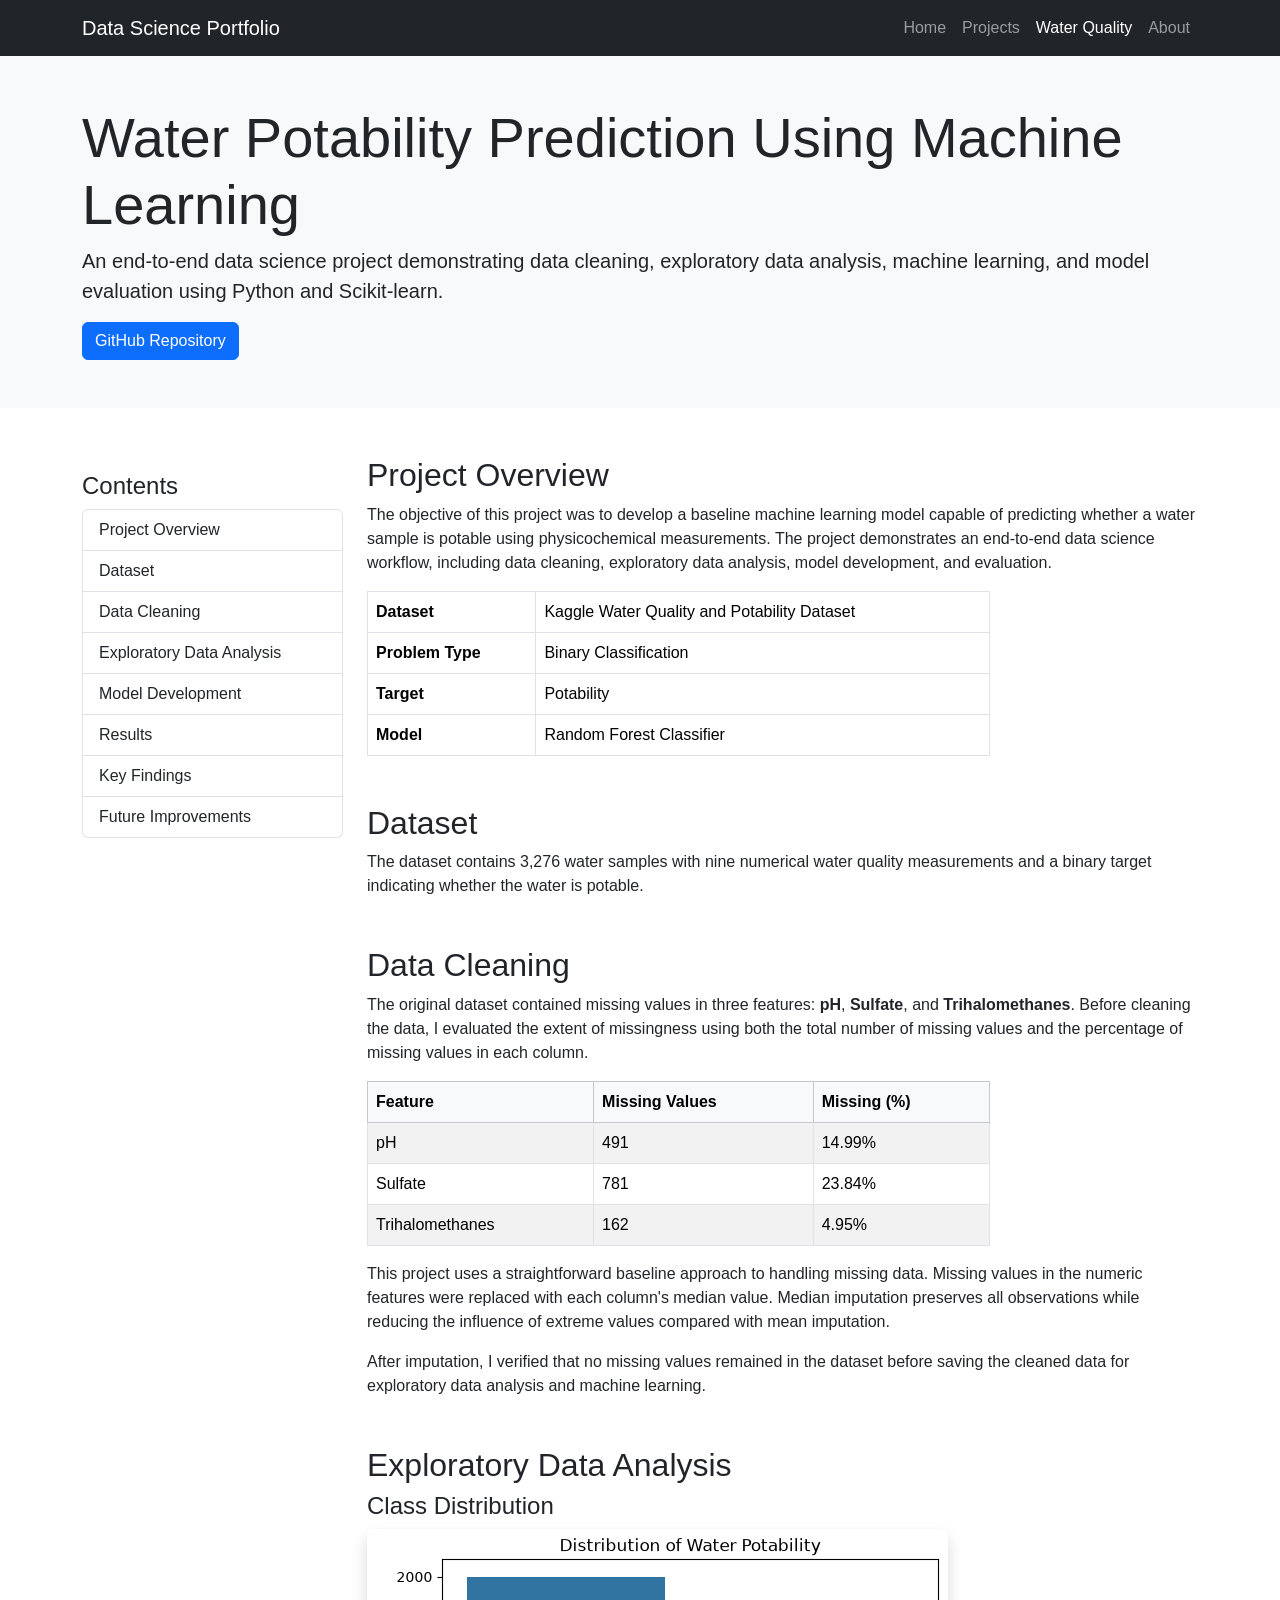
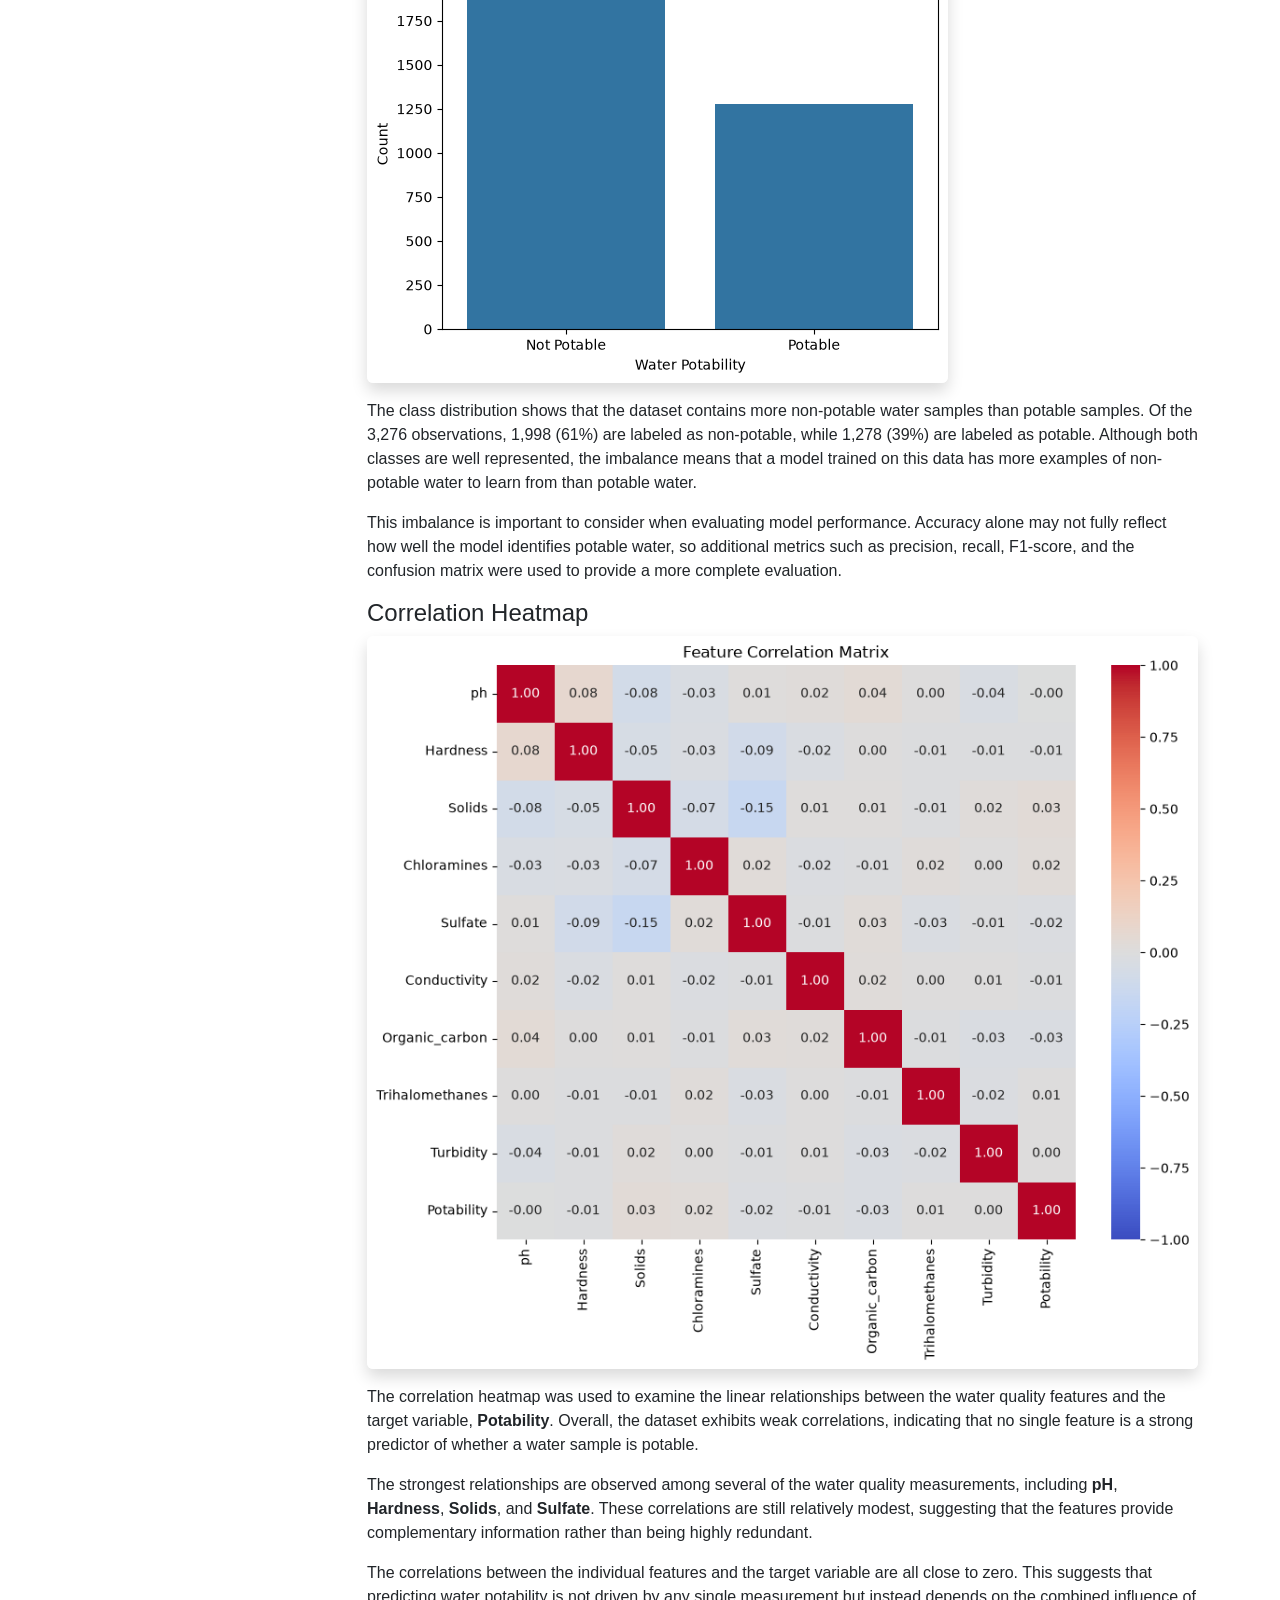
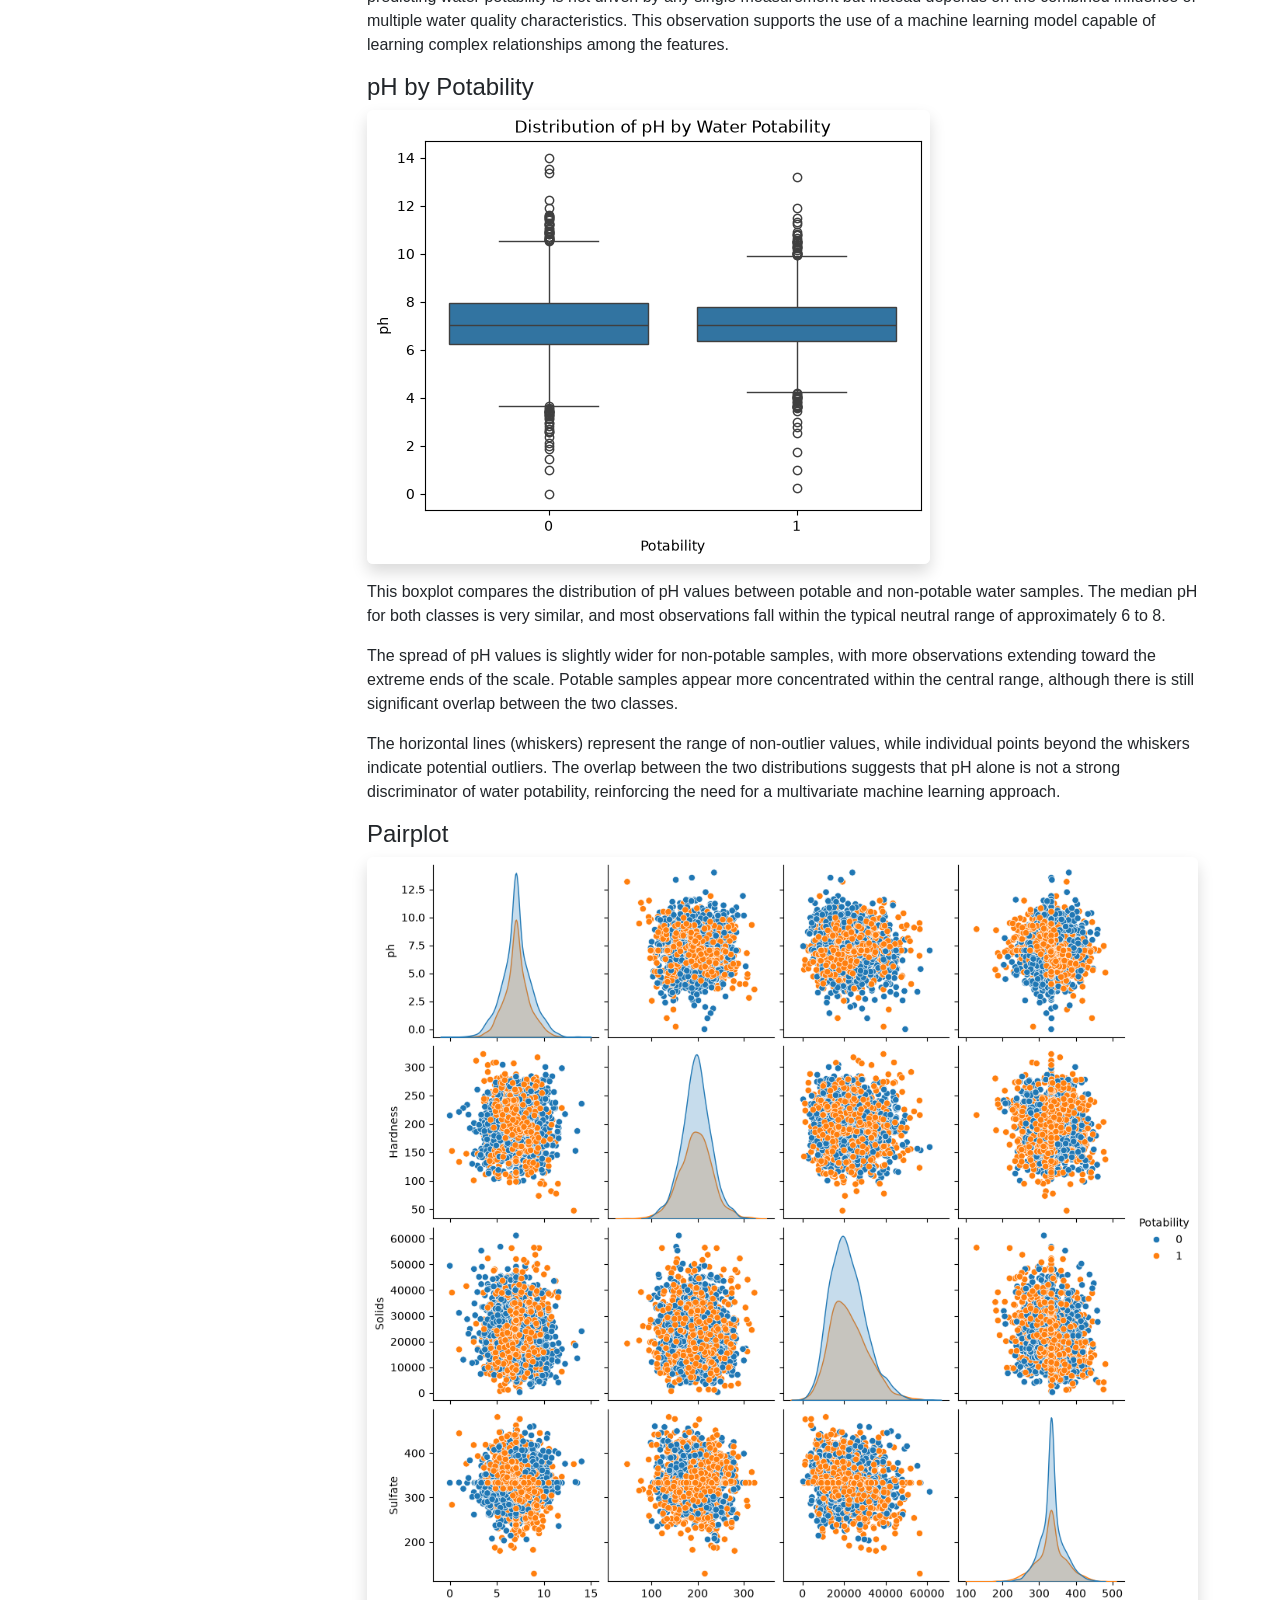
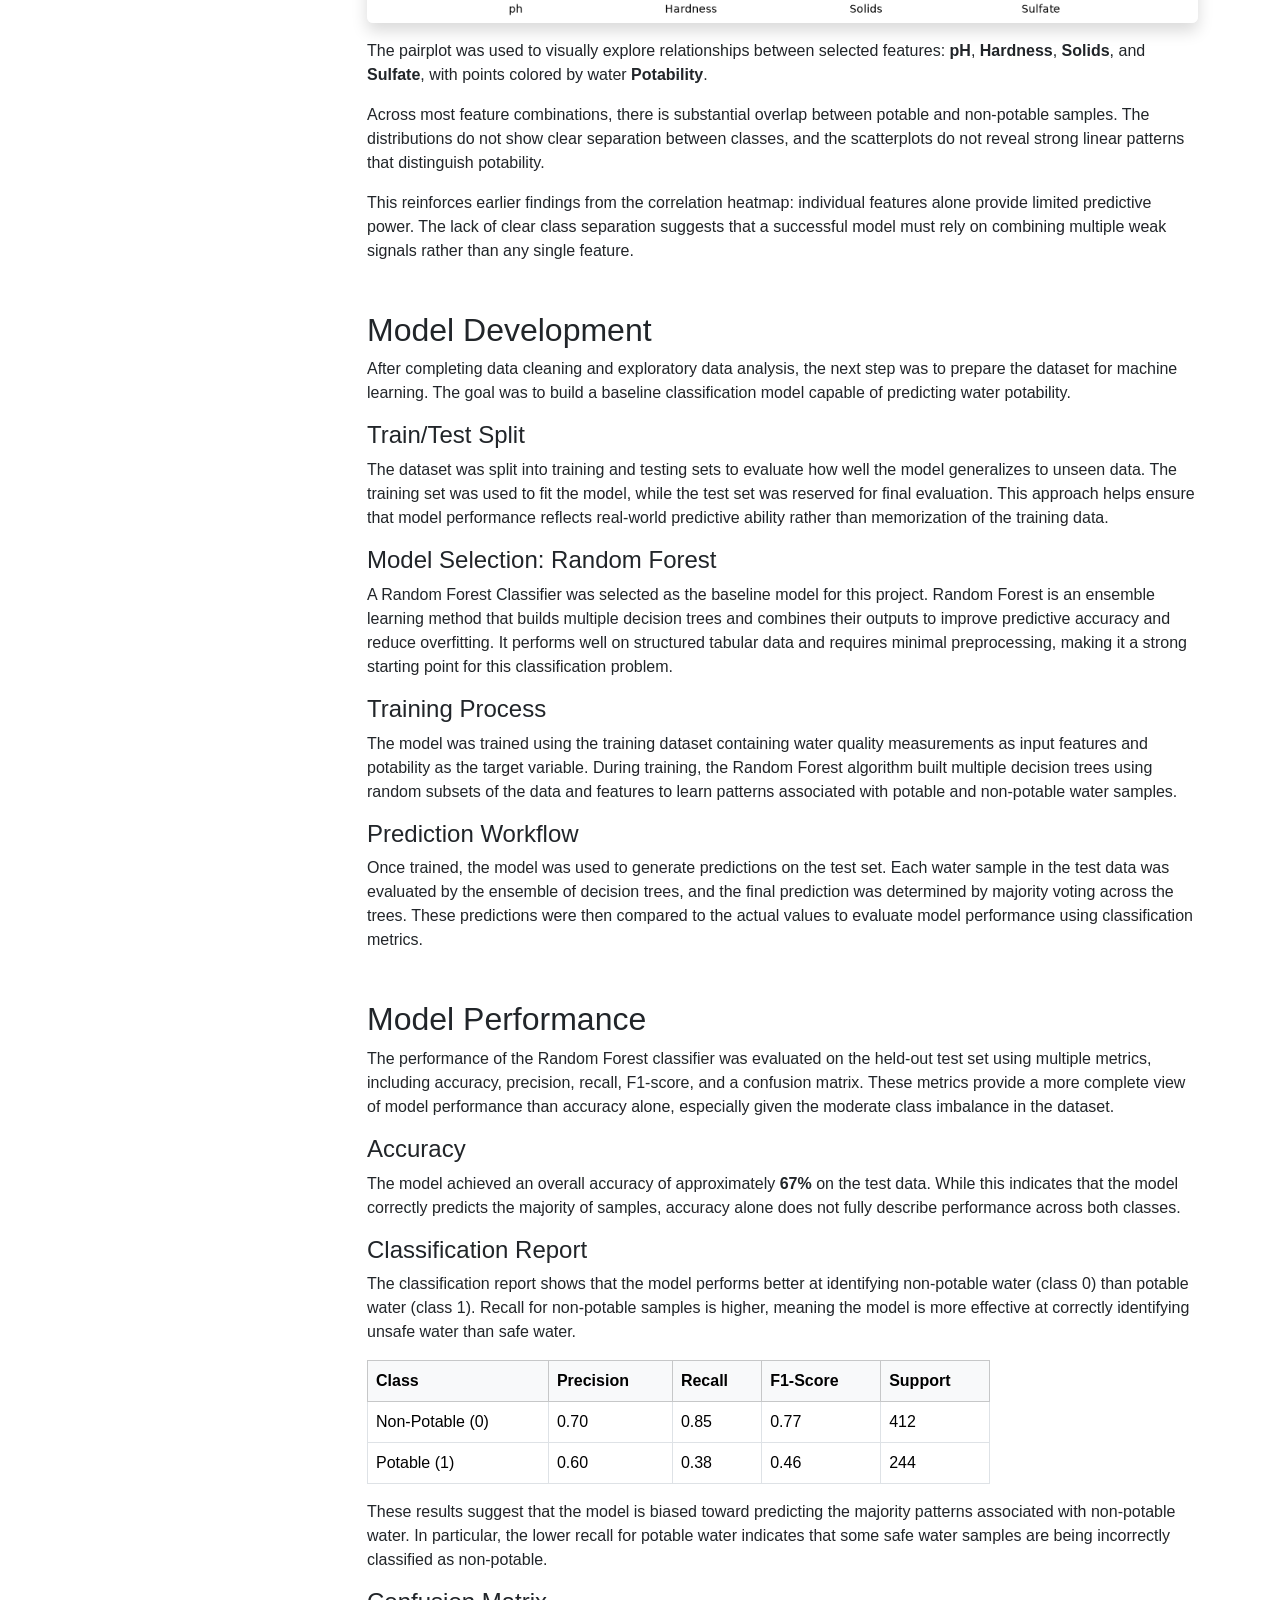
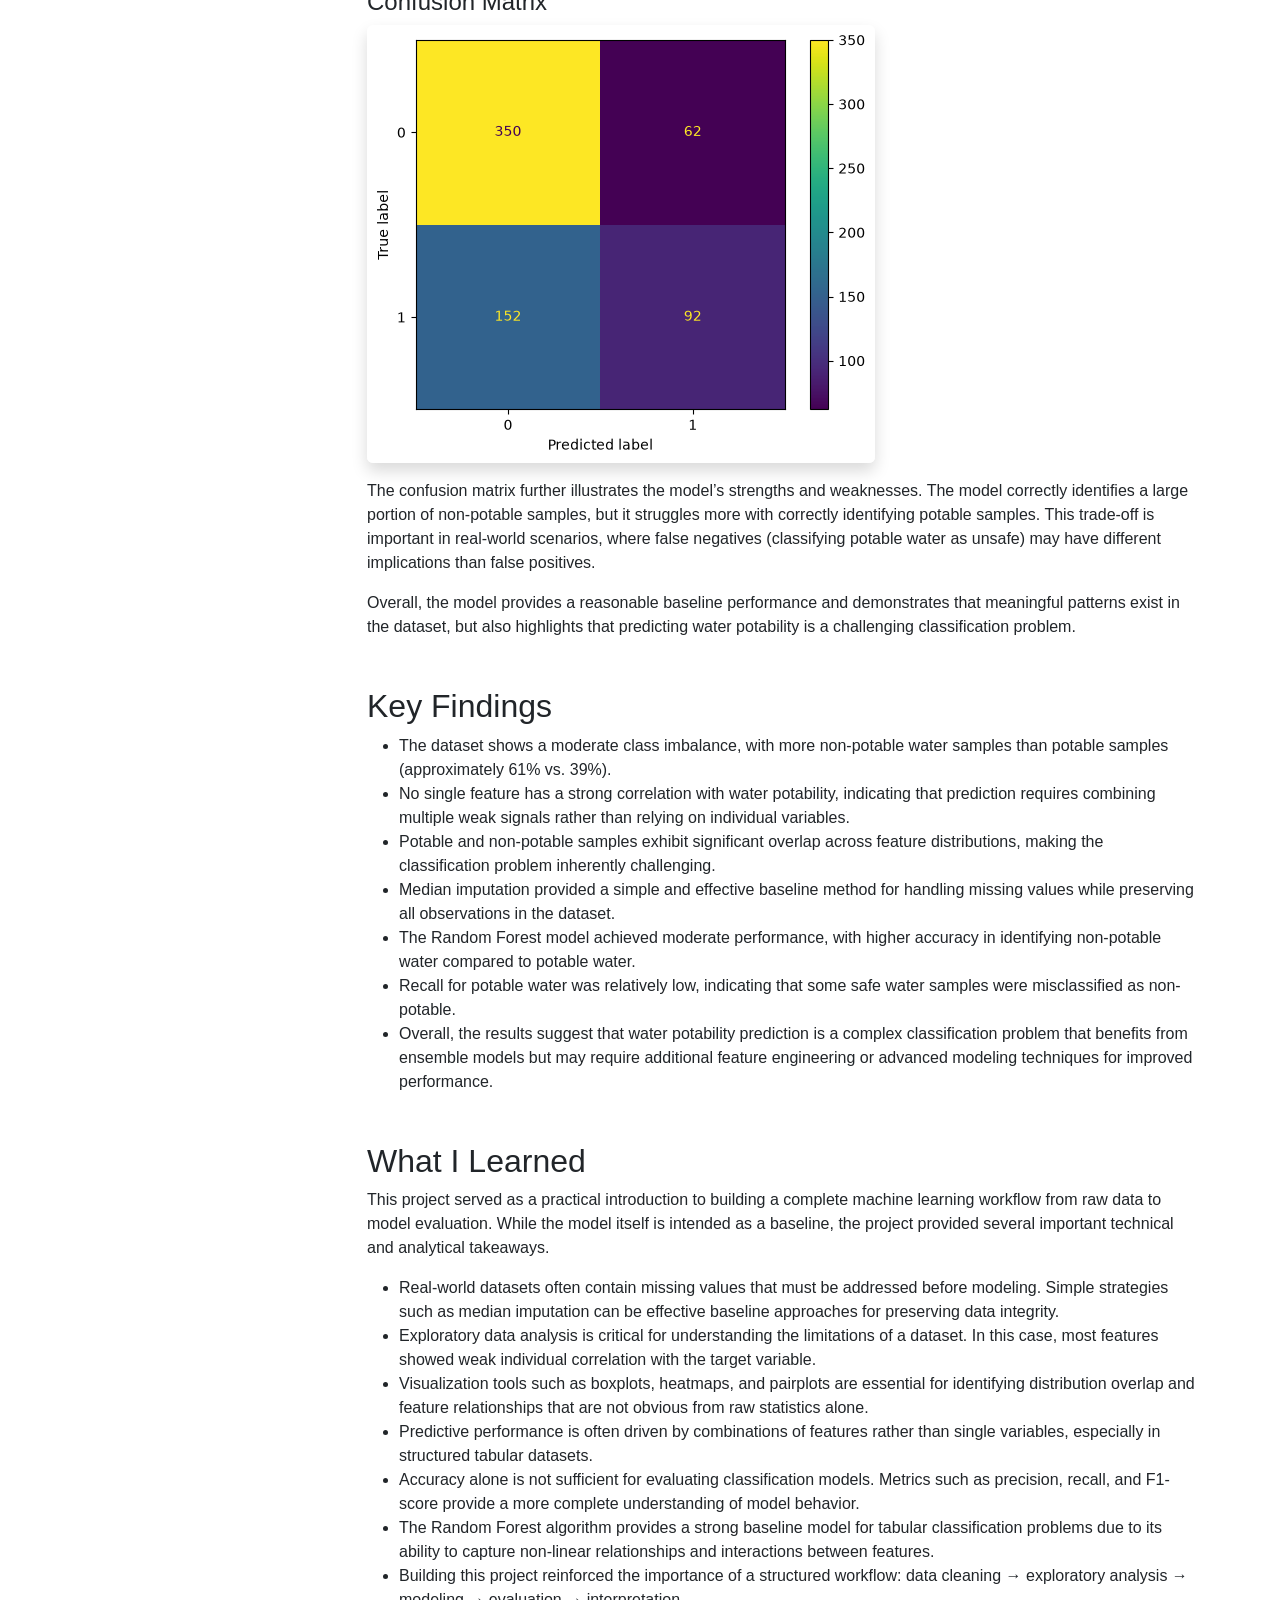
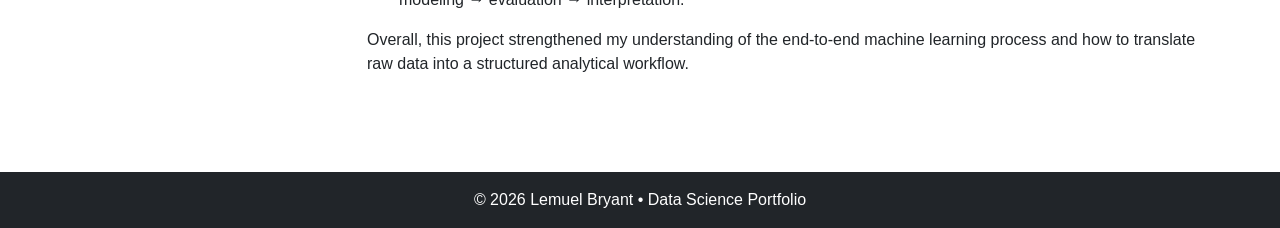
==== water-quality.html @ 2410e602 "added styles.css, Profile.jpg, images/water-quality, index.html, projects.html, water-quality.html" ====
<!DOCTYPE html>
<html lang="en">
<head>
    <meta charset="UTF-8">
    <meta name="viewport" content="width=device-width, initial-scale=1.0">

    <title>Water Potability Prediction | Data Science Portfolio</title>

    <link href="https://cdn.jsdelivr.net/npm/bootstrap@5.3.3/dist/css/bootstrap.min.css" rel="stylesheet">
    <link rel="stylesheet" href="css/styles.css">
</head>

<body>

<!-- Navigation -->
<nav class="navbar navbar-expand-lg navbar-dark bg-dark">
    <div class="container">

        <a class="navbar-brand" href="index.html">
            Data Science Portfolio
        </a>

        <button class="navbar-toggler"
                type="button"
                data-bs-toggle="collapse"
                data-bs-target="#navbar">

            <span class="navbar-toggler-icon"></span>

        </button>

        <div class="collapse navbar-collapse" id="navbar">

            <ul class="navbar-nav ms-auto">

                <li class="nav-item">
                    <a class="nav-link" href="index.html">
                        Home
                    </a>
                </li>

                <li class="nav-item">
                    <a class="nav-link" href="projects.html">
                        Projects
                    </a>
                </li>

                <li class="nav-item">
                    <a class="nav-link active" href="water-quality.html">
                        Water Quality
                    </a>
                </li>

                <li class="nav-item">
                    <a class="nav-link" href="about.html">
                        About
                    </a>
                </li>

            </ul>

        </div>

    </div>
</nav>


<!-- Hero -->

<header class="bg-light py-5">

    <div class="container">

        <h1 class="display-4">
            Water Potability Prediction Using Machine Learning
        </h1>

        <p class="lead">

            An end-to-end data science project demonstrating
            data cleaning, exploratory data analysis,
            machine learning, and model evaluation using
            Python and Scikit-learn.

        </p>

        <a class="btn btn-primary"
           href="https://github.com/LEMUELBRYANT/water-quality-ml-project"
           target="_blank">

            GitHub Repository

        </a>

    </div>

</header>


<!-- Main Content -->

<div class="container my-5">

<div class="row">

<!-- Table of Contents -->

<div class="col-lg-3">

<div class="sticky-top pt-3">

<h4>Contents</h4>

<div class="list-group">

<a href="#overview" class="list-group-item list-group-item-action">
Project Overview
</a>

<a href="#dataset" class="list-group-item list-group-item-action">
Dataset
</a>

<a href="#cleaning" class="list-group-item list-group-item-action">
Data Cleaning
</a>

<a href="#eda" class="list-group-item list-group-item-action">
Exploratory Data Analysis
</a>

<a href="#modeling" class="list-group-item list-group-item-action">
Model Development
</a>

<a href="#results" class="list-group-item list-group-item-action">
Results
</a>

<a href="#findings" class="list-group-item list-group-item-action">
Key Findings
</a>

<a href="#learning" class="list-group-item list-group-item-action">
Future Improvements
</a>

</div>

</div>

</div>


<!-- Case Study -->

<div class="col-lg-9">

<section id="overview" class="mb-5">

<h2>Project Overview</h2>

<p>

The objective of this project was to develop a baseline machine learning model capable of predicting whether a water
 sample is potable using physicochemical measurements. The project demonstrates an end-to-end data science workflow,
 including data cleaning, exploratory data analysis, model development, and evaluation.

</p>

<table class="table table-bordered w-75">

<tr>
<th>Dataset</th>
<td>Kaggle Water Quality and Potability Dataset</td>
</tr>

<tr>
<th>Problem Type</th>
<td>Binary Classification</td>
</tr>

<tr>
<th>Target</th>
<td>Potability</td>
</tr>

<tr>
<th>Model</th>
<td>Random Forest Classifier</td>
</tr>

</table>

</section>


<section id="dataset" class="mb-5">

<h2>Dataset</h2>

<p>

The dataset contains 3,276 water samples with nine numerical water quality measurements and a binary target 
indicating whether the water is potable.

</p>

</section>


<section id="cleaning" class="mb-5">

<h2>Data Cleaning</h2>

<p>
    The original dataset contained missing values in three features:
    <strong>pH</strong>, <strong>Sulfate</strong>, and
    <strong>Trihalomethanes</strong>. Before cleaning the data, I
    evaluated the extent of missingness using both the total number
    of missing values and the percentage of missing values in each
    column.
</p>

<table class="table table-striped table-bordered w-75">
    <thead class="table-light">
        <tr>
            <th>Feature</th>
            <th>Missing Values</th>
            <th>Missing (%)</th>
        </tr>
    </thead>
    <tbody>
        <tr>
            <td>pH</td>
            <td>491</td>
            <td>14.99%</td>
        </tr>
        <tr>
            <td>Sulfate</td>
            <td>781</td>
            <td>23.84%</td>
        </tr>
        <tr>
            <td>Trihalomethanes</td>
            <td>162</td>
            <td>4.95%</td>
        </tr>
    </tbody>
</table>

<p>
    This project uses a straightforward baseline approach to handling
    missing data. Missing values in the numeric features were
    replaced with each column's median value. Median imputation
    preserves all observations while reducing the influence of
    extreme values compared with mean imputation.
</p>

<p>
    After imputation, I verified that no missing values remained in
    the dataset before saving the cleaned data for exploratory data
    analysis and machine learning.
</p>

</section>


<section id="eda" class="mb-5">

<h2>Exploratory Data Analysis</h2>

<h4>Class Distribution</h4>

<img
src="images/water-quality/class_distribution.png"
class="img-fluid rounded shadow mb-3"
alt="Class Distribution">

<p>
    The class distribution shows that the dataset contains more non-potable
    water samples than potable samples. Of the 3,276 observations,
    1,998 (61%) are labeled as non-potable, while 1,278 (39%) are labeled
    as potable. Although both classes are well represented, the imbalance
    means that a model trained on this data has more examples of
    non-potable water to learn from than potable water.
</p>

<p>
    This imbalance is important to consider when evaluating model
    performance. Accuracy alone may not fully reflect how well the model
    identifies potable water, so additional metrics such as precision,
    recall, F1-score, and the confusion matrix were used to provide a more
    complete evaluation.
</p>


<h4>Correlation Heatmap</h4>

<img
src="images/water-quality/heatmap.png"
class="img-fluid rounded shadow mb-3"
alt="Correlation Heatmap">

<p>
    The correlation heatmap was used to examine the linear relationships
    between the water quality features and the target variable,
    <strong>Potability</strong>. Overall, the dataset exhibits weak
    correlations, indicating that no single feature is a strong predictor
    of whether a water sample is potable.
</p>

<p>
    The strongest relationships are observed among several of the water
    quality measurements, including <strong>pH</strong>,
    <strong>Hardness</strong>, <strong>Solids</strong>, and
    <strong>Sulfate</strong>. These correlations are still relatively
    modest, suggesting that the features provide complementary information
    rather than being highly redundant.
</p>

<p>
    The correlations between the individual features and the target
    variable are all close to zero. This suggests that predicting water
    potability is not driven by any single measurement but instead depends
    on the combined influence of multiple water quality characteristics.
    This observation supports the use of a machine learning model capable
    of learning complex relationships among the features.
</p>

<h4>pH by Potability</h4>

<img
src="images/water-quality/boxplot.png"
class="img-fluid rounded shadow mb-3"
alt="Boxplot">

<p>
    This boxplot compares the distribution of pH values between potable
    and non-potable water samples. The median pH for both classes is
    very similar, and most observations fall within the typical neutral
    range of approximately 6 to 8.
</p>

<p>
    The spread of pH values is slightly wider for non-potable samples,
    with more observations extending toward the extreme ends of the
    scale. Potable samples appear more concentrated within the central
    range, although there is still significant overlap between the two
    classes.
</p>

<p>
    The horizontal lines (whiskers) represent the range of non-outlier
    values, while individual points beyond the whiskers indicate
    potential outliers. The overlap between the two distributions
    suggests that pH alone is not a strong discriminator of water
    potability, reinforcing the need for a multivariate machine learning
    approach.
</p>


<h4>Pairplot</h4>

<img
src="images/water-quality/pairplot.png"
class="img-fluid rounded shadow mb-3"
alt="Pairplot">

<p>
    The pairplot was used to visually explore relationships between
    selected features: <strong>pH</strong>, <strong>Hardness</strong>,
    <strong>Solids</strong>, and <strong>Sulfate</strong>, with points
    colored by water <strong>Potability</strong>.
</p>

<p>
    Across most feature combinations, there is substantial overlap
    between potable and non-potable samples. The distributions do not
    show clear separation between classes, and the scatterplots do not
    reveal strong linear patterns that distinguish potability.
</p>

<p>
    This reinforces earlier findings from the correlation heatmap:
    individual features alone provide limited predictive power. The
    lack of clear class separation suggests that a successful model
    must rely on combining multiple weak signals rather than any
    single feature.
</p>

</section>


<section id="modeling" class="mb-5">

<h2>Model Development</h2>

<p>
    After completing data cleaning and exploratory data analysis, the next step
    was to prepare the dataset for machine learning. The goal was to build a
    baseline classification model capable of predicting water potability.
</p>

<h4>Train/Test Split</h4>

<p>
    The dataset was split into training and testing sets to evaluate how well
    the model generalizes to unseen data. The training set was used to fit the
    model, while the test set was reserved for final evaluation. This approach
    helps ensure that model performance reflects real-world predictive ability
    rather than memorization of the training data.
</p>

<h4>Model Selection: Random Forest</h4>

<p>
    A Random Forest Classifier was selected as the baseline model for this
    project. Random Forest is an ensemble learning method that builds multiple
    decision trees and combines their outputs to improve predictive accuracy
    and reduce overfitting. It performs well on structured tabular data and
    requires minimal preprocessing, making it a strong starting point for this
    classification problem.
</p>

<h4>Training Process</h4>

<p>
    The model was trained using the training dataset containing water quality
    measurements as input features and potability as the target variable. During
    training, the Random Forest algorithm built multiple decision trees using
    random subsets of the data and features to learn patterns associated with
    potable and non-potable water samples.
</p>

<h4>Prediction Workflow</h4>

<p>
    Once trained, the model was used to generate predictions on the test set.
    Each water sample in the test data was evaluated by the ensemble of decision
    trees, and the final prediction was determined by majority voting across the
    trees. These predictions were then compared to the actual values to evaluate
    model performance using classification metrics.
</p>

</section>


<section id="results" class="mb-5">

<h2>Model Performance</h2>

<p>
    The performance of the Random Forest classifier was evaluated on the
    held-out test set using multiple metrics, including accuracy,
    precision, recall, F1-score, and a confusion matrix. These metrics
    provide a more complete view of model performance than accuracy alone,
    especially given the moderate class imbalance in the dataset.
</p>

<h4>Accuracy</h4>

<p>
    The model achieved an overall accuracy of approximately
    <strong>67%</strong> on the test data. While this indicates that the
    model correctly predicts the majority of samples, accuracy alone does
    not fully describe performance across both classes.
</p>

<h4>Classification Report</h4>

<p>
    The classification report shows that the model performs better at
    identifying non-potable water (class 0) than potable water (class 1).
    Recall for non-potable samples is higher, meaning the model is more
    effective at correctly identifying unsafe water than safe water.
</p>

<table class="table table-bordered w-75">
    <thead class="table-light">
        <tr>
            <th>Class</th>
            <th>Precision</th>
            <th>Recall</th>
            <th>F1-Score</th>
            <th>Support</th>
        </tr>
    </thead>
    <tbody>
        <tr>
            <td>Non-Potable (0)</td>
            <td>0.70</td>
            <td>0.85</td>
            <td>0.77</td>
            <td>412</td>
        </tr>
        <tr>
            <td>Potable (1)</td>
            <td>0.60</td>
            <td>0.38</td>
            <td>0.46</td>
            <td>244</td>
        </tr>
    </tbody>
</table>

<p>
    These results suggest that the model is biased toward predicting the
    majority patterns associated with non-potable water. In particular,
    the lower recall for potable water indicates that some safe water
    samples are being incorrectly classified as non-potable.
</p>

<h4>Confusion Matrix</h4>

<img
src="images/water-quality/confusion_matrix.png"
class="img-fluid rounded shadow mb-3"
alt="Confusion Matrix">

<p>
    The confusion matrix further illustrates the model’s strengths and
    weaknesses. The model correctly identifies a large portion of
    non-potable samples, but it struggles more with correctly identifying
    potable samples. This trade-off is important in real-world scenarios,
    where false negatives (classifying potable water as unsafe) may have
    different implications than false positives.
</p>

<p>
    Overall, the model provides a reasonable baseline performance and
    demonstrates that meaningful patterns exist in the dataset, but also
    highlights that predicting water potability is a challenging
    classification problem.
</p>

</section>


<section id="findings" class="mb-5">

<h2>Key Findings</h2>

<ul>
    <li>
        The dataset shows a moderate class imbalance, with more non-potable
        water samples than potable samples (approximately 61% vs. 39%).
    </li>

    <li>
        No single feature has a strong correlation with water potability,
        indicating that prediction requires combining multiple weak signals
        rather than relying on individual variables.
    </li>

    <li>
        Potable and non-potable samples exhibit significant overlap across
        feature distributions, making the classification problem inherently
        challenging.
    </li>

    <li>
        Median imputation provided a simple and effective baseline method
        for handling missing values while preserving all observations in
        the dataset.
    </li>

    <li>
        The Random Forest model achieved moderate performance, with higher
        accuracy in identifying non-potable water compared to potable water.
    </li>

    <li>
        Recall for potable water was relatively low, indicating that some
        safe water samples were misclassified as non-potable.
    </li>

    <li>
        Overall, the results suggest that water potability prediction is a
        complex classification problem that benefits from ensemble models
        but may require additional feature engineering or advanced modeling
        techniques for improved performance.
    </li>
</ul>

</section>


<section id="learning" class="mb-5">

<h2>What I Learned</h2>

<p>
    This project served as a practical introduction to building a complete
    machine learning workflow from raw data to model evaluation. While the
    model itself is intended as a baseline, the project provided several
    important technical and analytical takeaways.
</p>

<ul>
    <li>
        Real-world datasets often contain missing values that must be
        addressed before modeling. Simple strategies such as median
        imputation can be effective baseline approaches for preserving data
        integrity.
    </li>

    <li>
        Exploratory data analysis is critical for understanding the
        limitations of a dataset. In this case, most features showed weak
        individual correlation with the target variable.
    </li>

    <li>
        Visualization tools such as boxplots, heatmaps, and pairplots are
        essential for identifying distribution overlap and feature
        relationships that are not obvious from raw statistics alone.
    </li>

    <li>
        Predictive performance is often driven by combinations of features
        rather than single variables, especially in structured tabular
        datasets.
    </li>

    <li>
        Accuracy alone is not sufficient for evaluating classification
        models. Metrics such as precision, recall, and F1-score provide a
        more complete understanding of model behavior.
    </li>

    <li>
        The Random Forest algorithm provides a strong baseline model for
        tabular classification problems due to its ability to capture
        non-linear relationships and interactions between features.
    </li>

    <li>
        Building this project reinforced the importance of a structured
        workflow: data cleaning → exploratory analysis → modeling →
        evaluation → interpretation.
    </li>
</ul>

<p>
    Overall, this project strengthened my understanding of the end-to-end
    machine learning process and how to translate raw data into a structured
    analytical workflow.
</p>

</section>

</div>

</div>

</div>


<footer class="bg-dark text-white text-center py-3">

<p class="mb-0">

© 2026 Lemuel Bryant • Data Science Portfolio

</p>

</footer>


<script src="https://cdn.jsdelivr.net/npm/bootstrap@5.3.3/dist/js/bootstrap.bundle.min.js"></script>

</body>
</html>
---- css/styles.css ----
body {
  font-family: Arial, sans-serif;
}

header {
  background: #f8f9fa;
}

.card {
  border-radius: 10px;
}
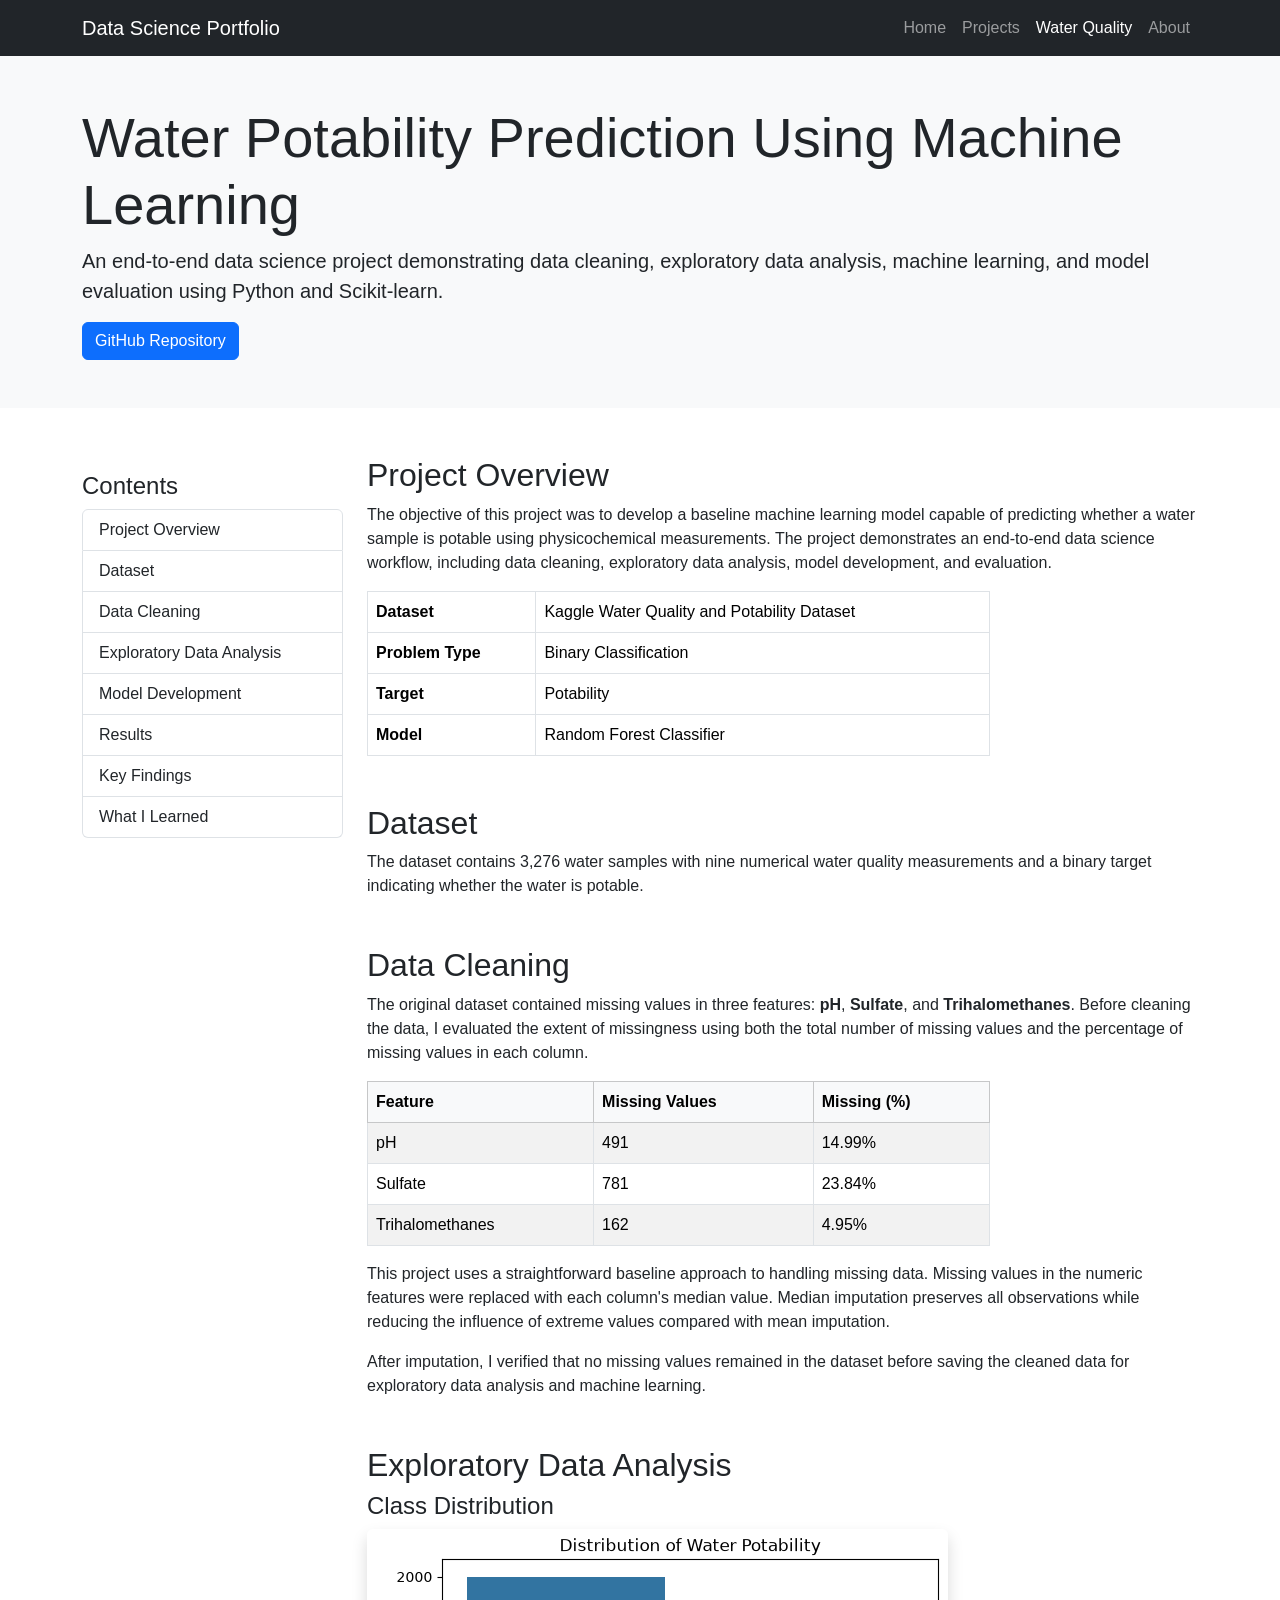
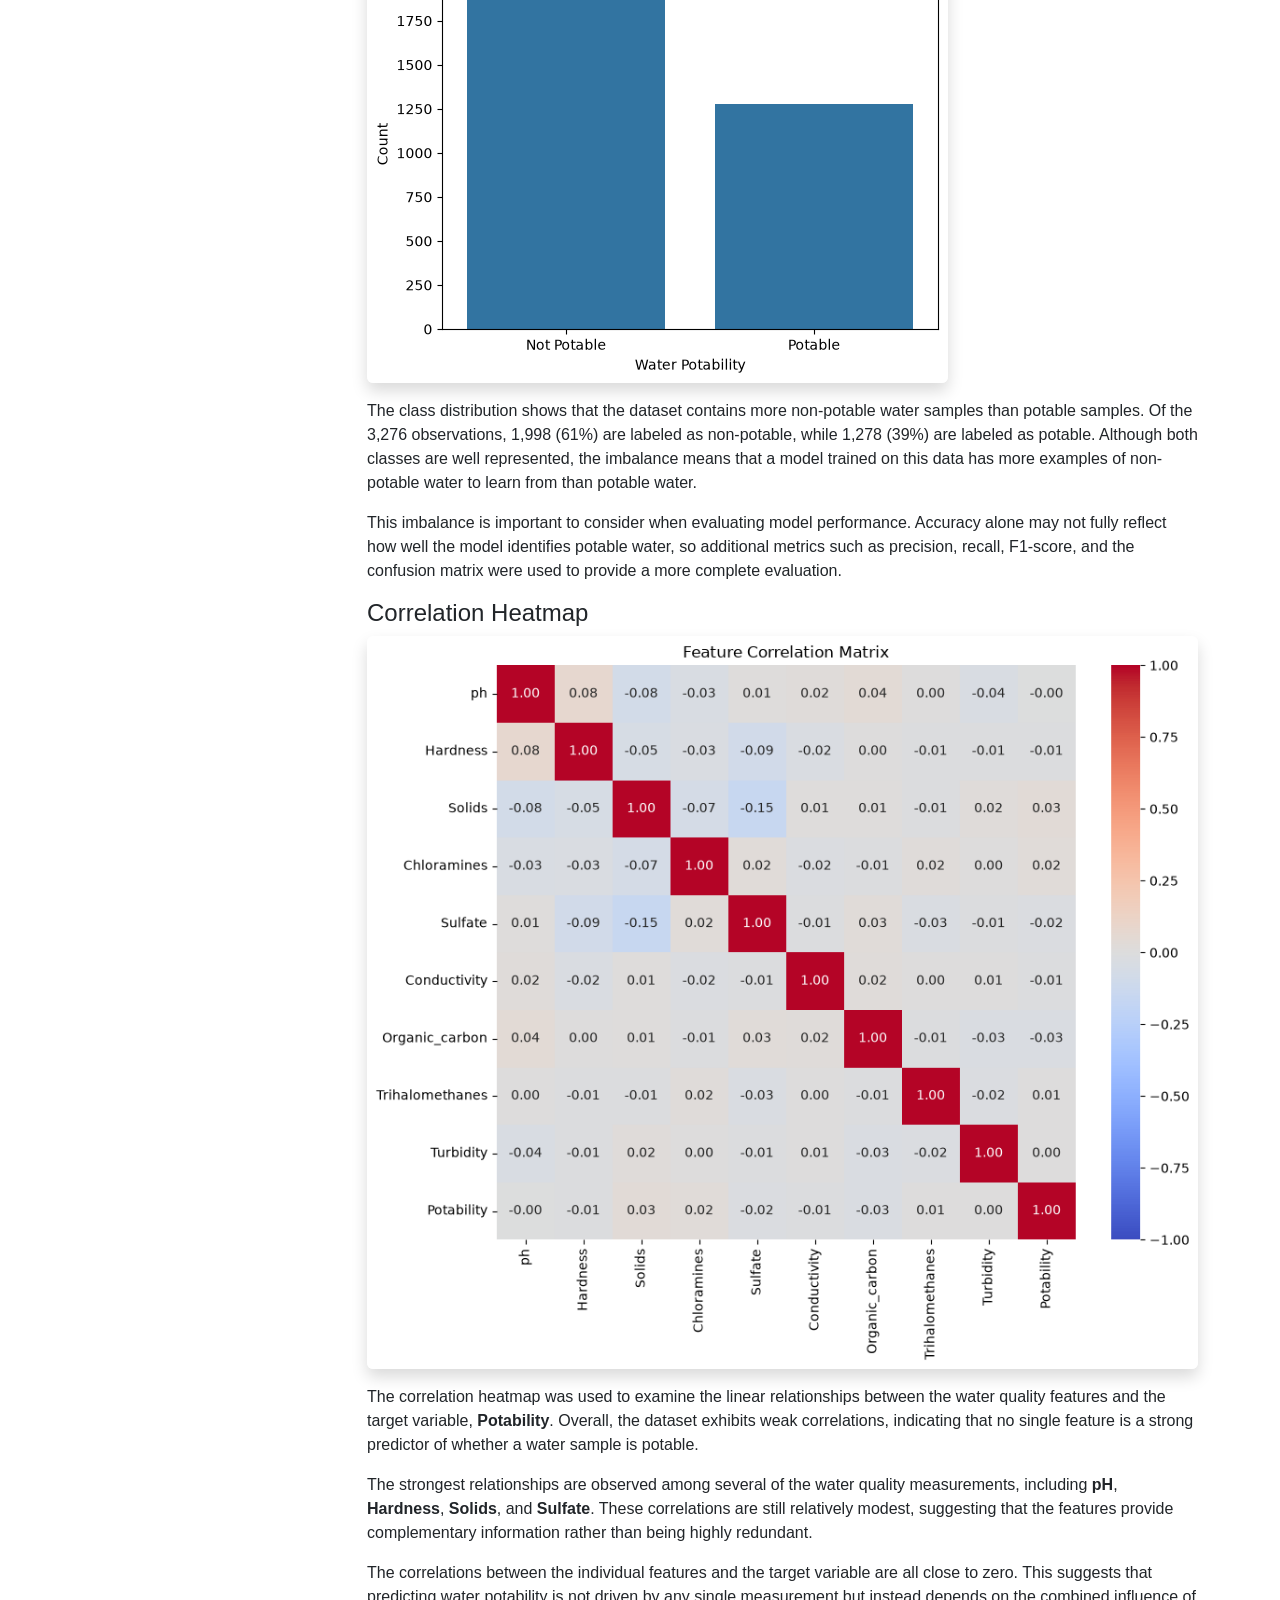
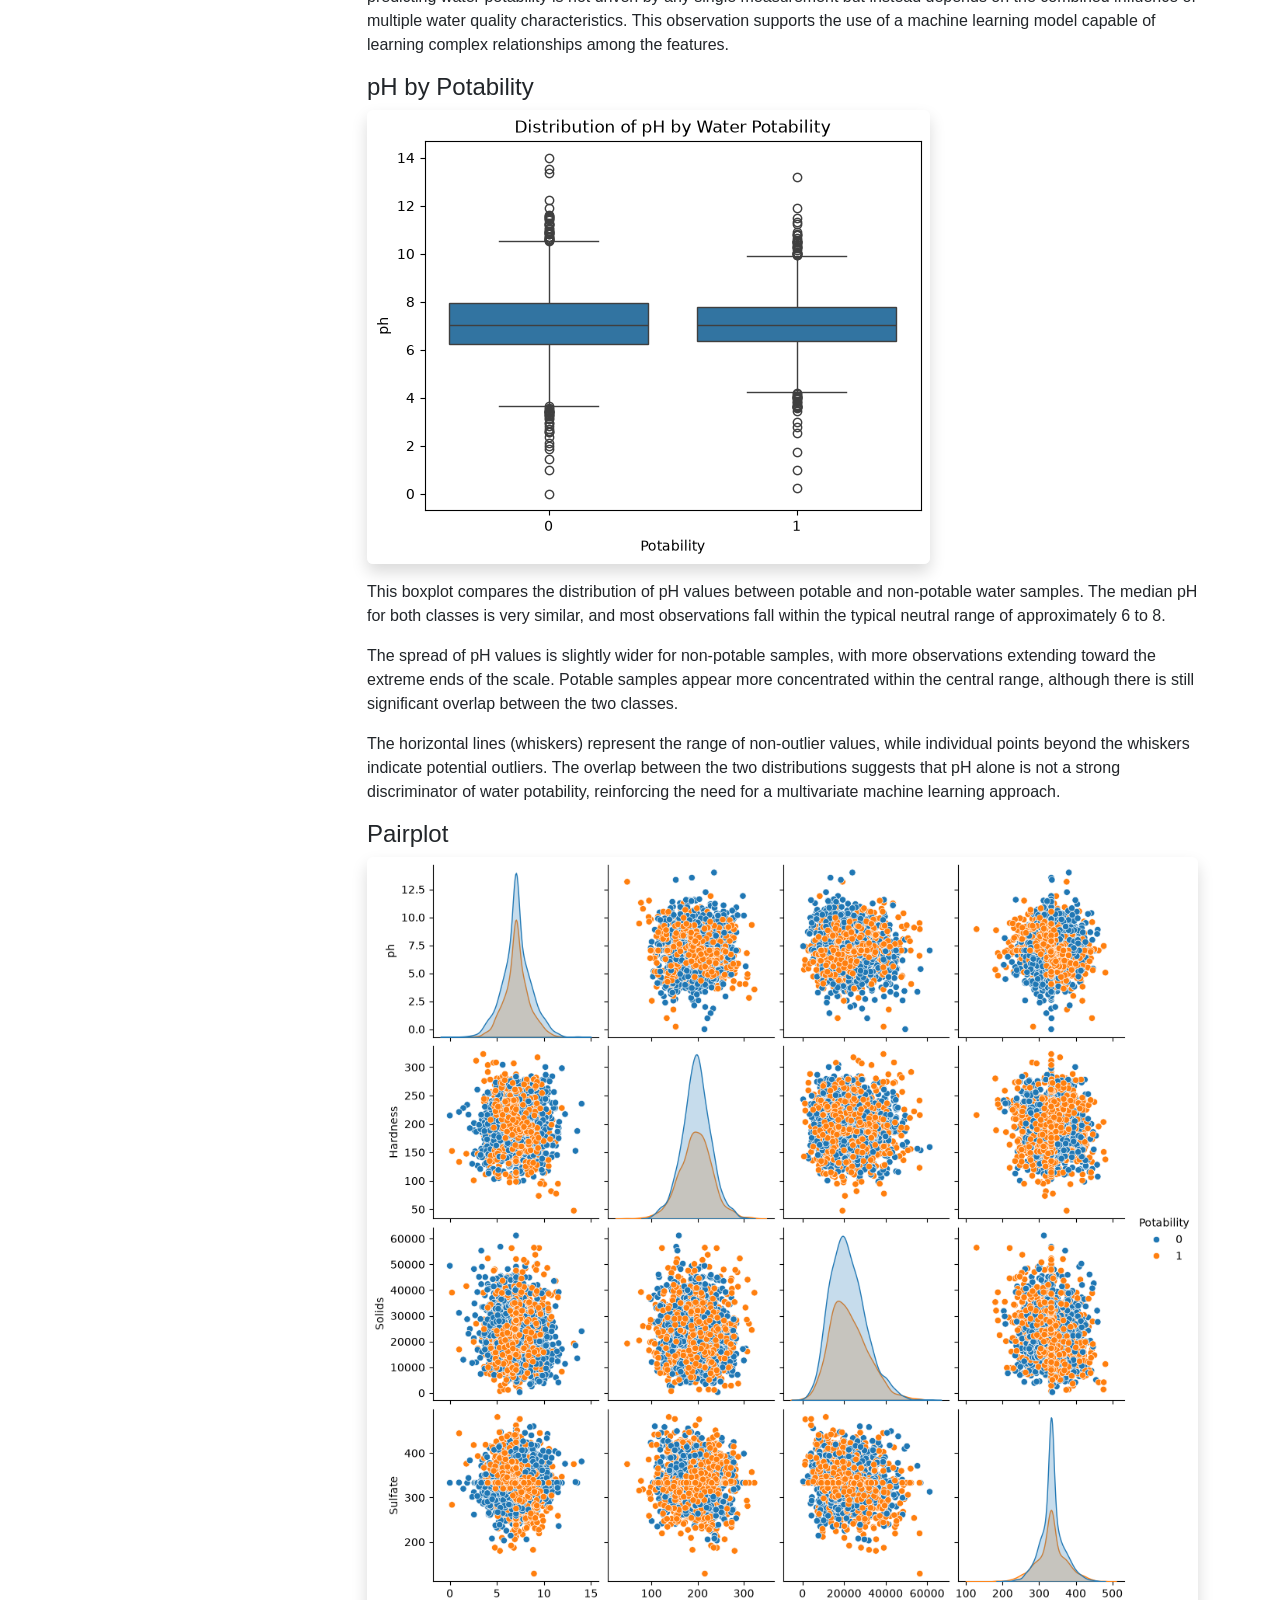
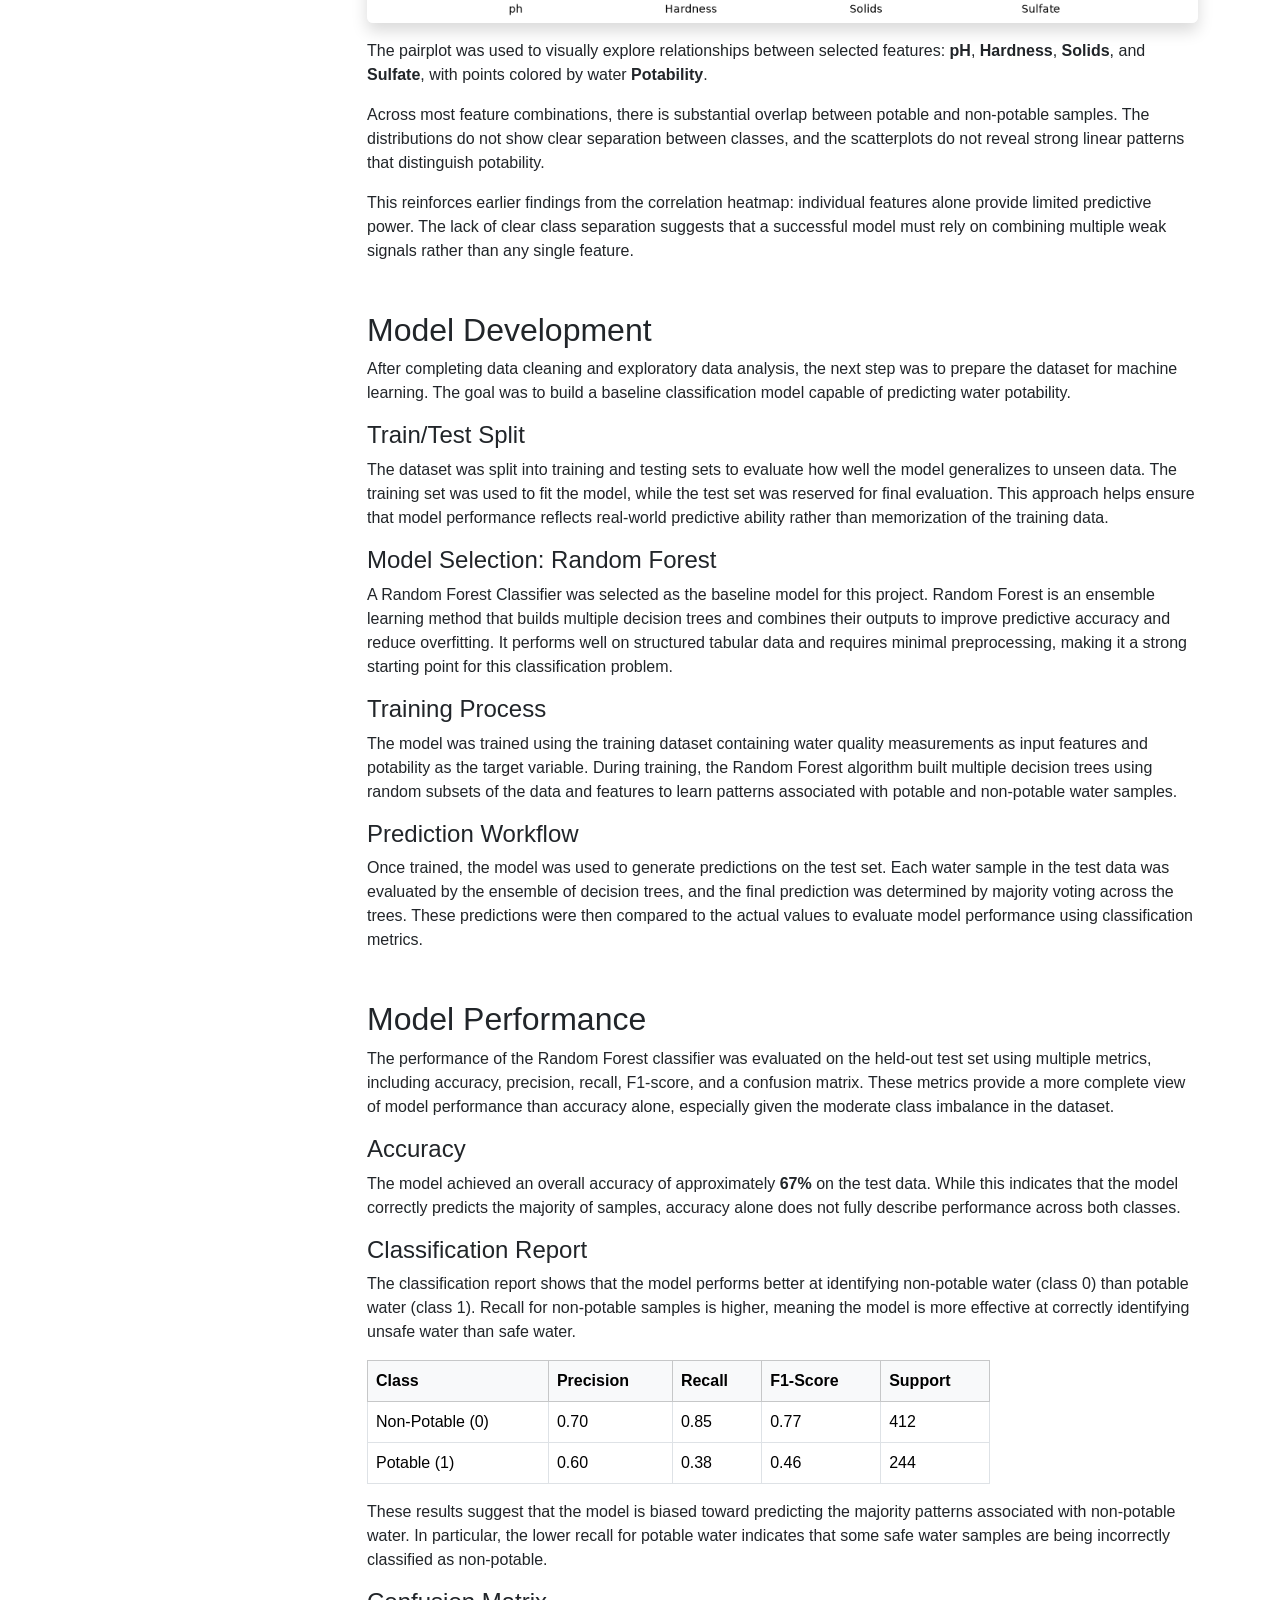
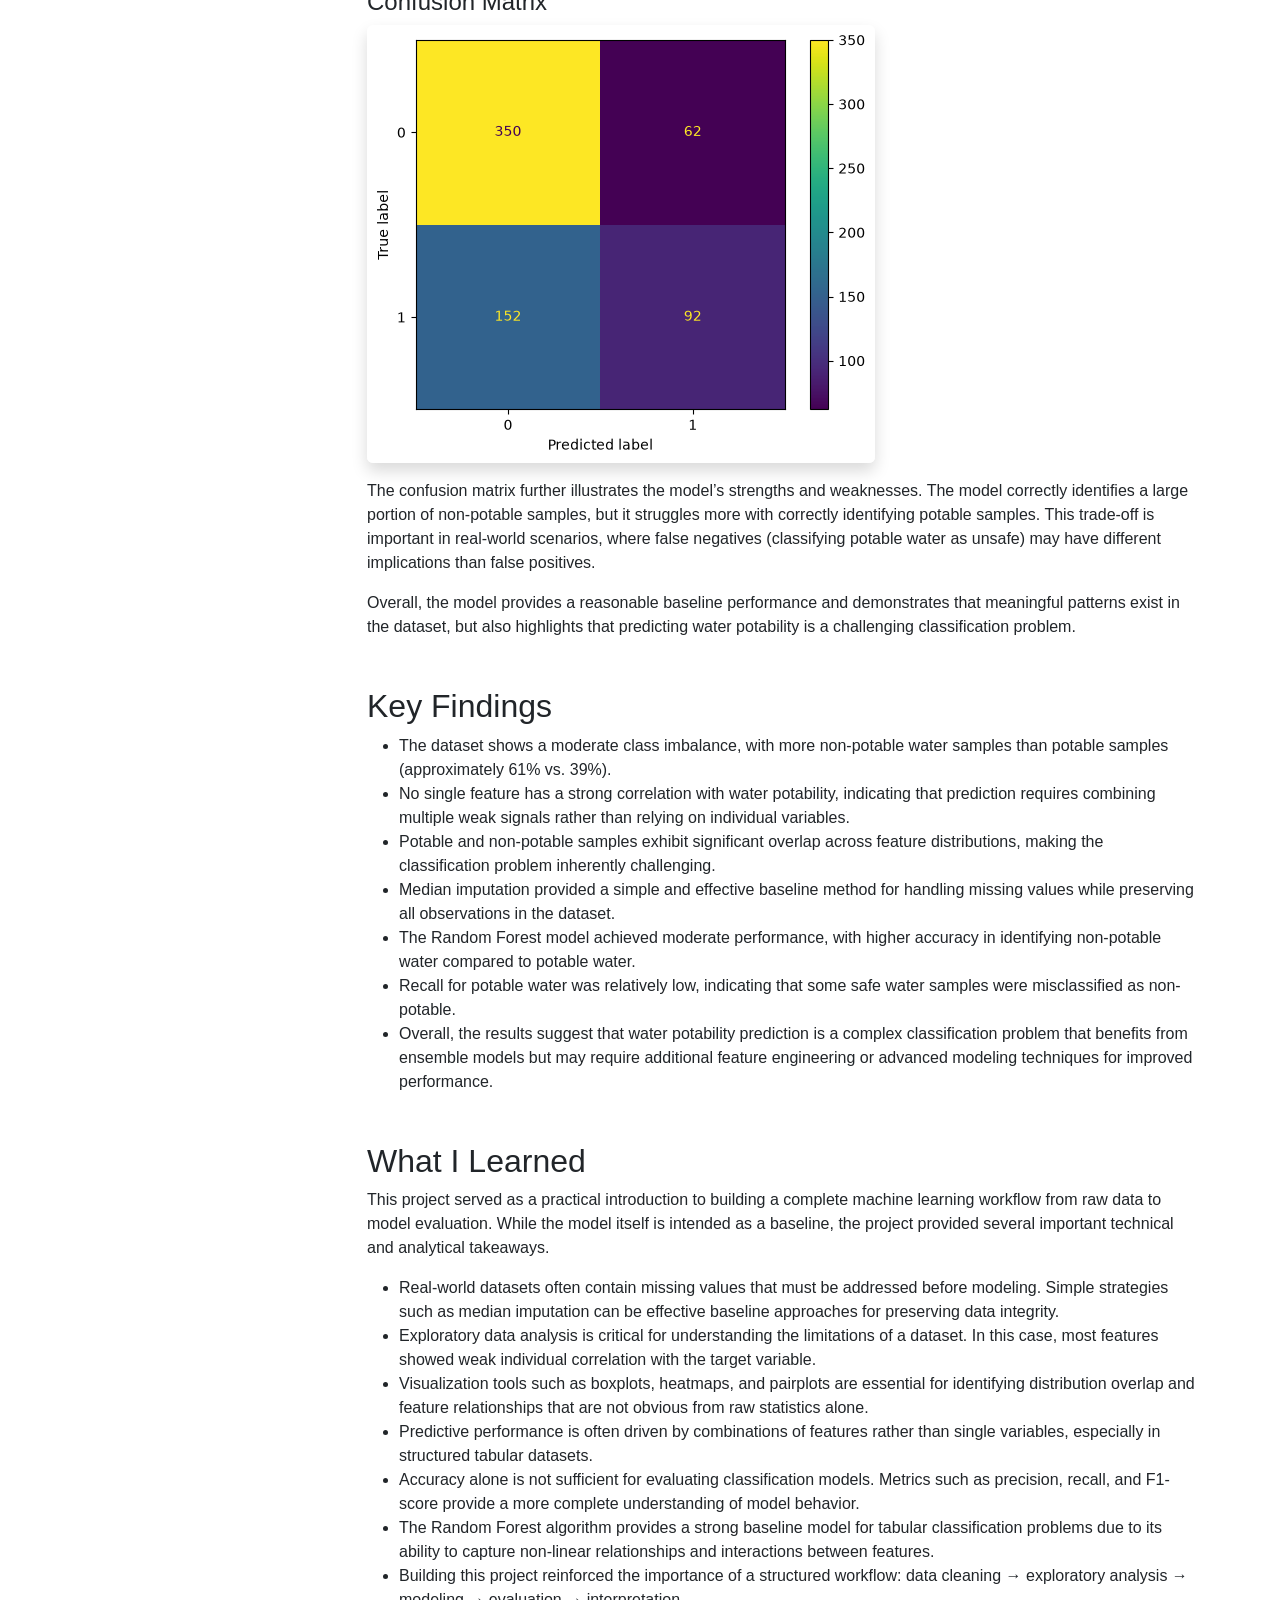
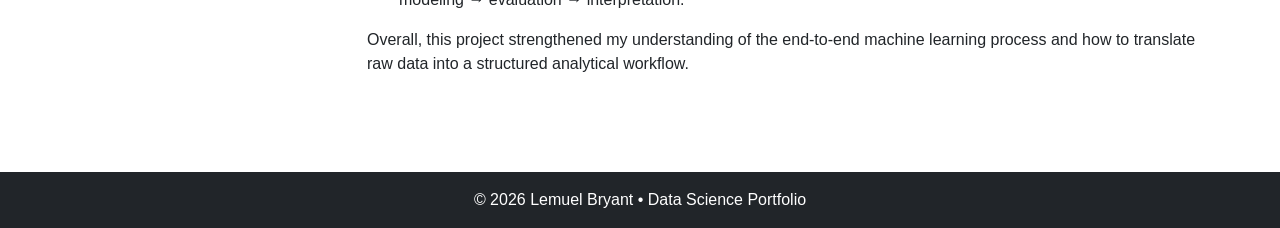
==== commit a1b838ab: "added about.html, changed water-quality.html" ====
--- a/water-quality.html
+++ b/water-quality.html
@@ -142,7 +142,7 @@
 </a>
 
 <a href="#learning" class="list-group-item list-group-item-action">
-Future Improvements
+What I Learned
 </a>
 
 </div>
